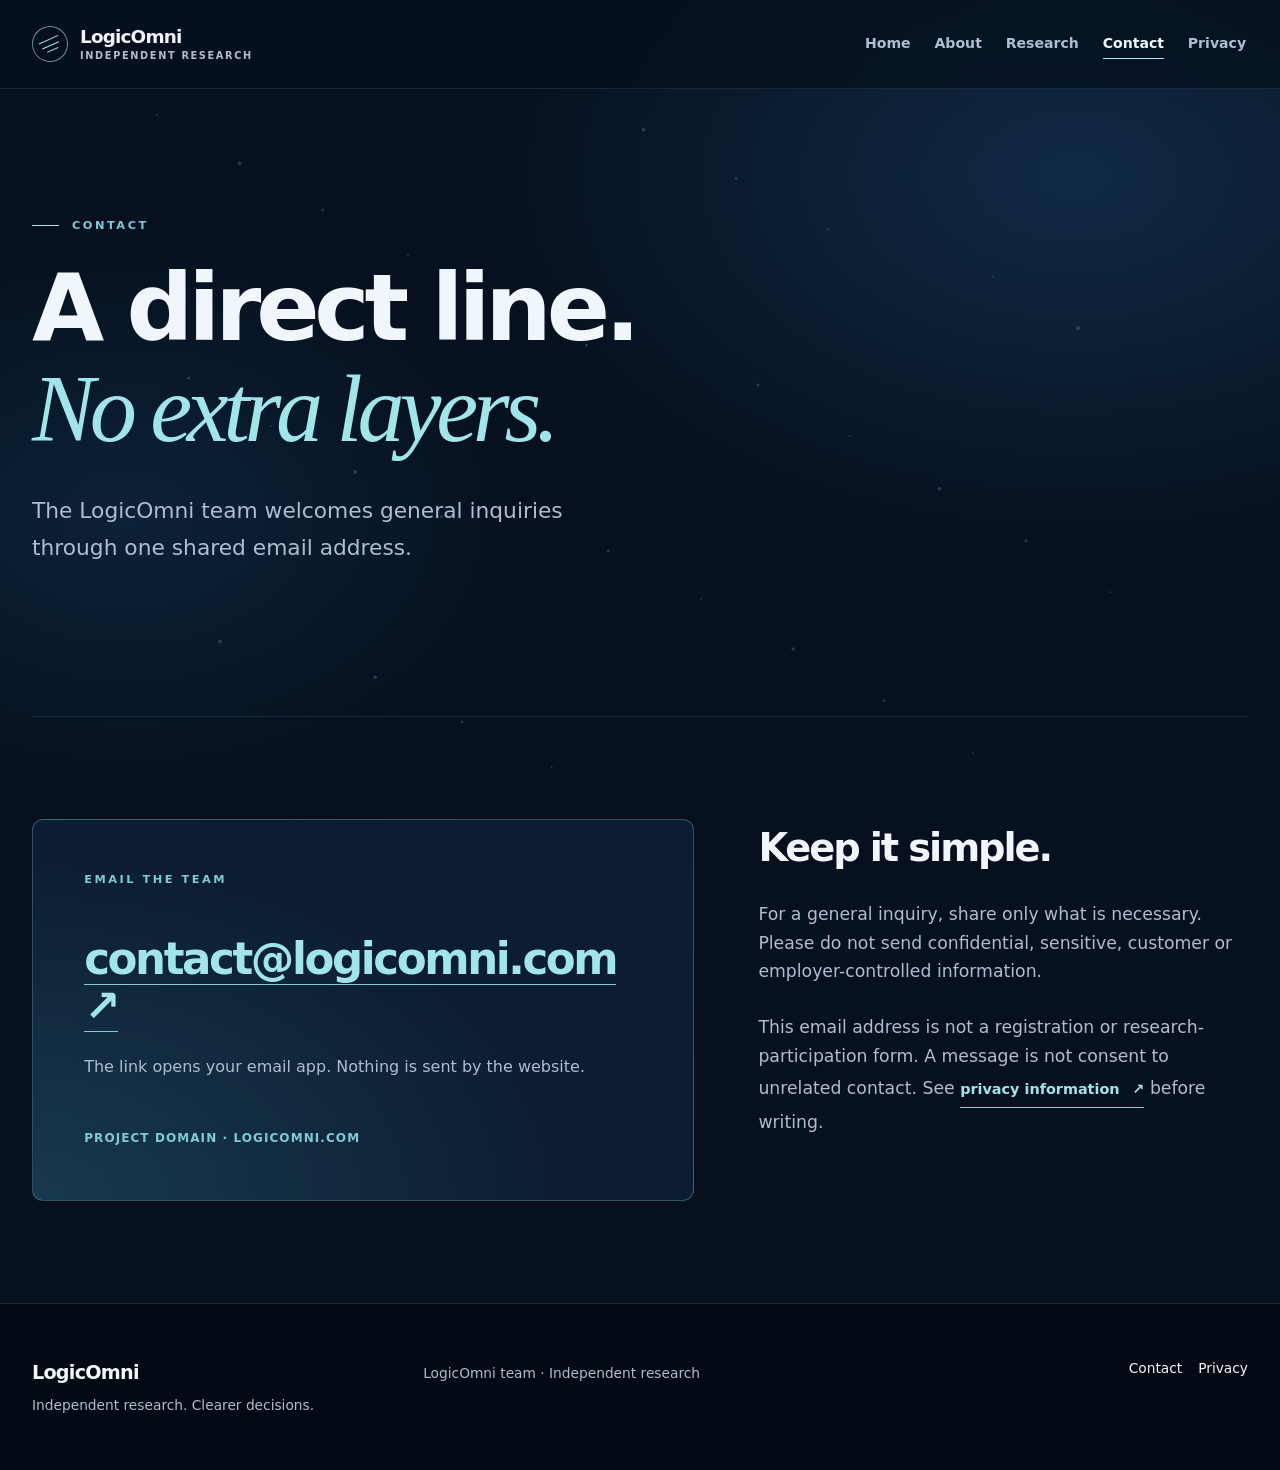
==== public/contact.html @ 40f3ff96 "Publish isolated LogicOmni public site package" ====
<!doctype html>
<html lang="en">
<head>
  <meta charset="utf-8">
  <meta name="viewport" content="width=device-width, initial-scale=1">
  <meta name="description" content="Contact the LogicOmni research team by email for general inquiries.">
  <meta name="referrer" content="no-referrer">
  <title>Contact — LogicOmni</title>
  <link rel="canonical" href="https://logicomni.com/contact.html">
  <meta property="og:type" content="website">
  <meta property="og:site_name" content="LogicOmni">
  <meta property="og:title" content="Contact — LogicOmni">
  <meta property="og:description" content="Contact the LogicOmni research team by email for general inquiries.">
  <meta property="og:url" content="https://logicomni.com/contact.html">
  <meta name="twitter:card" content="summary">
  <meta name="twitter:title" content="Contact — LogicOmni">
  <meta name="twitter:description" content="Contact the LogicOmni research team by email for general inquiries.">
  <link rel="icon" type="image/svg+xml" href="favicon.svg">
  <link rel="stylesheet" href="styles.css">
  <script src="motion.js" defer></script>
</head>
<body>
  <canvas class="ambient-canvas" aria-hidden="true"></canvas>
  <a class="skip-link" href="#main">Skip to content</a>
  <header class="site-header"><div class="shell nav-shell"><a class="brand" href="index.html" aria-label="LogicOmni home"><span class="brand-mark" aria-hidden="true"><i></i><i></i><i></i></span><span class="brand-word">LogicOmni<small>Independent research</small></span></a><nav aria-label="Main navigation"><a href="index.html">Home</a><a href="about.html">About</a><a href="research.html">Research</a><a href="contact.html" aria-current="page">Contact</a><a href="privacy.html">Privacy</a></nav></div></header>
  <main id="main">
    <section class="page-hero shell reveal"><p class="eyebrow"><span class="eyebrow-line" aria-hidden="true"></span> Contact</p><h1>A direct line.<br><em>No extra layers.</em></h1><p class="hero-lead">The LogicOmni team welcomes general inquiries through one shared email address.</p></section>
    <section class="section shell contact-layout" aria-labelledby="email-title"><div class="contact-panel reveal"><p class="eyebrow">Email the team</p><h2 id="email-title"><a href="mailto:contact@logicomni.com">contact@logicomni.com <span aria-hidden="true">↗</span></a></h2><p>The link opens your email app. Nothing is sent by the website.</p><span class="contact-domain">Project domain · logicomni.com</span></div><div class="prose contact-guidance reveal delay-2"><h2>Keep it simple.</h2><p>For a general inquiry, share only what is necessary. Please do not send confidential, sensitive, customer or employer-controlled information.</p><p>This email address is not a registration or research-participation form. A message is not consent to unrelated contact. See <a class="inline-arrow" href="privacy.html">privacy information <span aria-hidden="true">↗</span></a> before writing.</p></div></section>
  </main>
  <footer class="site-footer"><div class="shell footer-grid"><div><strong>LogicOmni</strong><p>Independent research. Clearer decisions.</p></div><div><p>LogicOmni team · Independent research</p></div><nav aria-label="Footer navigation"><a href="contact.html">Contact</a><a href="privacy.html">Privacy</a></nav></div></footer>
</body>
</html>
---- public/styles.css ----
:root {
  color-scheme: dark;
  --night: #06101e;
  --night-deep: #040a14;
  --surface: #0d1d31;
  --surface-strong: #12253b;
  --line: #284058;
  --ink: #f0f7fc;
  --muted: #adbed0;
  --cyan: #a1e5e9;
  --cyan-soft: #80cbd3;
  --focus: #d7f7fb;
}

*, *::before, *::after { box-sizing: border-box; }
html { scroll-behavior: smooth; }
body {
  margin: 0;
  min-width: 0;
  background: radial-gradient(ellipse 65% 36% at 84% 12%, #102a45 0%, transparent 72%),
              radial-gradient(ellipse 40% 24% at 10% 35%, #0c2238 0%, transparent 80%),
              var(--night);
  color: var(--ink);
  font: 400 1rem/1.65 system-ui, -apple-system, BlinkMacSystemFont, "Segoe UI", sans-serif;
  -webkit-font-smoothing: antialiased;
}
a { color: inherit; }
a:focus-visible { outline: 2px solid var(--focus); outline-offset: 5px; border-radius: .2rem; }
h1, h2, h3, p { margin-top: 0; }
h1, h2, h3 { letter-spacing: -.055em; line-height: 1.08; overflow-wrap: anywhere; }
h1 { font-size: clamp(3.1rem, 7.3vw, 7.7rem); font-weight: 580; }
h2 { font-size: clamp(2.2rem, 4.4vw, 4.2rem); font-weight: 550; }
h3 { font-size: clamp(1.35rem, 2vw, 1.7rem); font-weight: 590; }
em { color: var(--cyan); font: italic 400 1.01em/1 Georgia, "Times New Roman", serif; letter-spacing: -.055em; }
p { max-width: 70ch; }
.shell { width: min(100% - 3.5rem, 1216px); margin-inline: auto; }
.skip-link { position: fixed; top: -5rem; left: 1rem; z-index: 100; padding: .7rem 1rem; background: var(--cyan); color: var(--night-deep); font-weight: 700; }
.skip-link:focus { top: 1rem; }
.ambient-canvas { position: fixed; z-index: 0; inset: 0; width: 100%; height: 100%; pointer-events: none; opacity: .42; }
.site-header, main, .site-footer { position: relative; z-index: 1; }
.site-header { position: sticky; top: 0; z-index: 30; border-bottom: 1px solid rgba(161, 229, 233, .11); background: rgba(6, 16, 30, .77); -webkit-backdrop-filter: blur(18px); backdrop-filter: blur(18px); }
.nav-shell { min-height: 5.5rem; display: flex; align-items: center; justify-content: space-between; gap: 2rem; }
.brand { display: inline-flex; align-items: center; gap: .75rem; flex-shrink: 0; text-decoration: none; }
.brand-mark { position: relative; display: block; width: 2.25rem; height: 2.25rem; border: 1px solid rgba(161,229,233,.6); border-radius: 50%; transform: rotate(-24deg); }
.brand-mark i { position: absolute; display: block; height: 1px; background: var(--cyan); transform-origin: center; }
.brand-mark i:nth-child(1) { width: 1.35rem; top: .74rem; left: .42rem; }
.brand-mark i:nth-child(2) { width: 1.13rem; top: 1.1rem; left: .5rem; }
.brand-mark i:nth-child(3) { width: .72rem; top: 1.46rem; left: .7rem; }
.brand-word { display: block; font-size: 1.15rem; line-height: 1.06; font-weight: 740; letter-spacing: -.045em; }
.brand-word small { display: block; margin-top: .25rem; color: var(--muted); font-size: .61rem; font-weight: 660; letter-spacing: .17em; text-transform: uppercase; }
.site-header nav { display: flex; flex-wrap: wrap; align-items: center; justify-content: flex-end; gap: .2rem 1.25rem; }
.site-header nav a { position: relative; padding: .5rem .12rem; color: var(--muted); font-size: .88rem; font-weight: 560; text-decoration: none; transition: color .2s ease; }
.site-header nav a::after { content: ""; position: absolute; bottom: .32rem; left: .12rem; width: calc(100% - .24rem); height: 1px; background: var(--cyan); transform: scaleX(0); transform-origin: left; transition: transform .22s ease; }
.site-header nav a:hover, .site-header nav a[aria-current] { color: var(--ink); }
.site-header nav a:hover::after, .site-header nav a[aria-current]::after { transform: scaleX(1); }
.eyebrow { display: flex; align-items: center; gap: .8rem; margin-bottom: 1.5rem; color: var(--cyan-soft); font-size: .71rem; font-weight: 760; letter-spacing: .22em; line-height: 1.5; text-transform: uppercase; }
.eyebrow-line { width: 1.7rem; height: 1px; flex-shrink: 0; background: var(--cyan); }
.hero { min-height: min(840px, calc(100svh - 5.5rem)); display: grid; grid-template-columns: minmax(0, 1.16fr) minmax(0, .84fr); align-items: center; gap: clamp(2rem, 4vw, 5rem); padding-block: clamp(5rem, 9vw, 9rem); }
.hero h1 { margin-bottom: 2rem; max-width: 9ch; }
.hero-lead { max-width: 45ch; color: var(--muted); font-size: clamp(1.14rem, 1.7vw, 1.37rem); line-height: 1.7; }
.hero-actions { display: flex; flex-wrap: wrap; gap: .85rem; margin-top: 2.5rem; }
.button { display: inline-flex; align-items: center; justify-content: space-between; gap: 1.7rem; min-height: 3.25rem; padding: .7rem 1.2rem; border: 1px solid transparent; border-radius: .25rem; font-size: .88rem; font-weight: 710; text-decoration: none; transition: transform .22s ease, background .22s ease, border-color .22s ease, box-shadow .22s ease; }
.button:hover { transform: translateY(-3px); }
.button span { font-size: 1.17rem; font-weight: 500; transition: transform .22s ease; }
.button:hover span { transform: translate(2px, -2px); }
.button-primary { background: var(--cyan); color: var(--night-deep); box-shadow: 0 14px 34px rgba(49, 151, 167, .16); }
.button-primary:hover { background: #c7f4f5; box-shadow: 0 18px 38px rgba(49, 151, 167, .23); }
.button-quiet { border-color: var(--line); color: var(--ink); background: rgba(13,29,49,.4); }
.button-quiet:hover { border-color: var(--cyan-soft); background: rgba(20,49,73,.55); }
.hero-visual { position: relative; width: min(100%, 470px); aspect-ratio: 1; justify-self: center; display: grid; place-items: center; isolation: isolate; }
.hero-visual::before { content: ""; position: absolute; inset: 5%; border-radius: 50%; background: radial-gradient(circle, rgba(98,208,222,.2) 0%, rgba(42,123,169,.09) 38%, transparent 69%); filter: blur(15px); }
.orbit { position: absolute; border: 1px solid rgba(144,217,226,.18); border-radius: 50%; }
.orbit-one { width: 90%; height: 90%; transform: rotateX(68deg) rotate(-18deg); }
.orbit-two { width: 66%; height: 66%; transform: rotateY(55deg) rotate(27deg); border-color: rgba(144,217,226,.27); }
.orbit-three { width: 42%; height: 42%; border-color: rgba(144,217,226,.4); box-shadow: 0 0 45px rgba(81,188,206,.11); }
.orb-core { width: 16%; aspect-ratio: 1; border-radius: 50%; background: radial-gradient(circle at 35% 32%, #d4fbff, #76cbd9 35%, #174969 76%); box-shadow: 0 0 48px rgba(102,208,223,.48), 0 0 120px rgba(68,172,205,.21); }
.visual-caption { position: absolute; bottom: 2%; left: 0; width: 100%; color: var(--muted); font-size: .72rem; font-weight: 620; letter-spacing: .19em; text-align: center; text-transform: uppercase; }
.section { padding-block: clamp(5rem, 8vw, 9rem); border-top: 1px solid rgba(161,229,233,.12); }
.section-heading { margin-bottom: 3rem; }
.section-heading h2 { max-width: 16ch; margin-bottom: 1.2rem; }
.section-heading > p:last-child { color: var(--muted); font-size: 1.07rem; }
.card-grid { display: grid; grid-template-columns: repeat(3, minmax(0, 1fr)); gap: 1rem; }
.glass-card { position: relative; min-width: 0; min-height: 19rem; padding: clamp(1.5rem, 2.6vw, 2.2rem); overflow: hidden; border: 1px solid var(--line); border-radius: .55rem; background: linear-gradient(145deg, rgba(25,50,77,.54), rgba(11,27,45,.8)); box-shadow: 0 16px 55px rgba(0,0,0,.12); transition: transform .25s ease, border-color .25s ease, box-shadow .25s ease; }
.glass-card:hover { transform: translateY(-6px); border-color: rgba(161,229,233,.49); box-shadow: 0 28px 70px rgba(0,0,0,.25); }
.card-index { display: block; margin-bottom: 4rem; color: var(--cyan-soft); font-size: .69rem; font-weight: 760; letter-spacing: .19em; }
.glass-card h3 { max-width: 15ch; margin-bottom: .9rem; }
.glass-card p { color: var(--muted); margin-bottom: 1.2rem; }
.card-line { position: absolute; right: 2rem; bottom: 1.5rem; left: 2rem; height: 1px; background: linear-gradient(90deg, var(--cyan-soft), transparent); opacity: .5; }
.statement { padding-block: clamp(6rem, 10vw, 11rem); border-top: 1px solid rgba(161,229,233,.12); }
.statement h2 { max-width: 19ch; margin-bottom: 2rem; }
.statement > p:not(.eyebrow) { max-width: 58ch; color: var(--muted); font-size: 1.08rem; }
.inline-arrow { display: inline-flex; gap: .8rem; align-items: center; margin-top: .5rem; padding-bottom: .32rem; border-bottom: 1px solid var(--cyan-soft); color: var(--cyan); font-size: .9rem; font-weight: 660; text-decoration: none; transition: gap .2s ease, color .2s ease; }
.inline-arrow:hover { gap: 1.2rem; color: var(--ink); }
.closing { display: flex; align-items: end; justify-content: space-between; gap: 2rem; margin-bottom: clamp(4rem, 7vw, 7rem); padding: clamp(2rem, 5vw, 5rem); border: 1px solid rgba(161,229,233,.2); border-radius: .75rem; background: radial-gradient(ellipse 65% 95% at 0% 100%, rgba(42,122,147,.22), transparent 80%), linear-gradient(130deg, #11263d, #0a1a2c); }
.closing h2 { margin-bottom: .5rem; }
.closing p:not(.eyebrow) { color: var(--muted); }
.closing .button { flex-shrink: 0; }
.page-hero { padding-block: clamp(6rem, 10vw, 10rem); }
.page-hero h1 { max-width: 14ch; margin-bottom: 2rem; }
.two-column { display: grid; grid-template-columns: minmax(0,.85fr) minmax(0,1.15fr); gap: clamp(2rem, 7vw, 8rem); }
.two-column h2 { margin-bottom: .7rem; }
.section-intro { color: var(--cyan-soft); font-weight: 650; }
.prose p { color: var(--muted); font-size: 1.08rem; }
.prose p + p { margin-top: 1.7rem; }
.contact-layout { display: grid; grid-template-columns: minmax(0,1.15fr) minmax(0,.85fr); gap: clamp(2rem, 5vw, 5rem); align-items: start; }
.contact-panel { min-width: 0; padding: clamp(1.7rem, 4vw, 3.2rem); border: 1px solid rgba(161,229,233,.25); border-radius: .7rem; background: radial-gradient(ellipse 80% 90% at 0% 100%, rgba(54,154,181,.23), transparent), var(--surface); }
.contact-panel h2 { margin: 3rem 0 1.5rem; font-size: clamp(1.5rem, 3.4vw, 3.2rem); overflow-wrap: anywhere; }
.contact-panel h2 a { color: var(--cyan); text-decoration: none; border-bottom: 1px solid var(--cyan-soft); }
.contact-panel h2 a span { white-space: nowrap; }
.contact-panel > p:not(.eyebrow) { color: var(--muted); }
.contact-domain { display: block; padding-top: 2rem; color: var(--cyan-soft); font-size: .75rem; font-weight: 680; letter-spacing: .09em; text-transform: uppercase; }
.contact-guidance { padding-top: .5rem; }
.contact-guidance h2 { font-size: clamp(1.8rem, 3vw, 2.5rem); }
.privacy-stack { padding-top: 0; }
.privacy-row { display: grid; grid-template-columns: minmax(0, .28fr) minmax(0, 1fr); gap: 2rem; padding: 2.5rem 0; border-bottom: 1px solid var(--line); }
.privacy-row:first-child { border-top: 1px solid var(--line); }
.privacy-number { color: var(--cyan-soft); font-size: .8rem; font-weight: 750; letter-spacing: .15em; }
.privacy-row h2 { margin-bottom: 1.15rem; font-size: clamp(1.8rem, 3vw, 2.7rem); }
.privacy-row p { color: var(--muted); }
.privacy-row a { color: var(--cyan); text-underline-offset: .2em; overflow-wrap: anywhere; }
.site-footer { padding-block: 3.3rem; border-top: 1px solid rgba(161,229,233,.14); background: var(--night-deep); }
.footer-grid { display: grid; grid-template-columns: minmax(0,.8fr) minmax(0,1.5fr) auto; gap: 2rem; }
.site-footer strong { font-size: 1.2rem; letter-spacing: -.04em; }
.site-footer p { margin: .35rem 0 0; color: var(--muted); font-size: .86rem; }
.site-footer nav { display: flex; align-items: start; gap: 1rem; }
.site-footer a { color: var(--ink); font-size: .86rem; text-decoration: none; }
.site-footer a:hover { color: var(--cyan); }
.motion-ready .reveal { opacity: 0; transform: translateY(24px); transition: opacity .75s ease, transform .75s cubic-bezier(.2,.7,.2,1); }
.motion-ready .reveal.is-visible { opacity: 1; transform: translateY(0); }
.motion-ready .delay-1 { transition-delay: .08s; }
.motion-ready .delay-2 { transition-delay: .16s; }
.motion-ready .delay-3 { transition-delay: .24s; }
.page-exit main { opacity: 0; transform: translateY(8px); transition: opacity .18s ease, transform .18s ease; }

@media (max-width: 1000px) {
  .hero { grid-template-columns: minmax(0,1.2fr) minmax(0,.8fr); }
  .hero-visual { width: min(100%, 360px); }
  .footer-grid { grid-template-columns: 1fr 1fr; }
  .footer-grid nav { grid-column: 1 / -1; }
}
@media (max-width: 760px) {
  .shell { width: min(100% - 2.25rem, 1216px); }
  .nav-shell { padding-block: 1rem; align-items: flex-start; flex-direction: column; gap: .85rem; }
  .site-header nav { justify-content: flex-start; gap: .15rem .95rem; }
  .hero { grid-template-columns: 1fr; min-height: 0; padding-block: 5.5rem 4rem; }
  .hero-visual, .ambient-canvas { display: none; }
  .card-grid, .two-column, .contact-layout { grid-template-columns: 1fr; }
  .glass-card { min-height: 0; }
  .card-index { margin-bottom: 2.5rem; }
  .closing { flex-direction: column; align-items: flex-start; }
  .page-hero { padding-block: 5rem; }
}
@media (max-width: 480px) {
  .shell { width: min(100% - 1.5rem, 1216px); }
  .site-header nav { gap: .05rem .7rem; }
  .site-header nav a { font-size: .8rem; }
  .hero h1, .page-hero h1 { font-size: clamp(2.8rem, 15vw, 4.1rem); }
  .hero-actions { flex-direction: column; align-items: stretch; }
  .button { width: 100%; }
  .privacy-row { grid-template-columns: 1fr; gap: .5rem; }
  .closing, .contact-panel { padding: 1.5rem; }
  .footer-grid { grid-template-columns: 1fr; }
  .footer-grid nav { grid-column: auto; }
}
@media (prefers-reduced-motion: reduce) {
  html { scroll-behavior: auto; }
  *, *::before, *::after { animation: none !important; transition: none !important; }
  .ambient-canvas { display: none; }
  .motion-ready .reveal { opacity: 1; transform: none; }
  .page-exit main { opacity: 1; transform: none; }
}
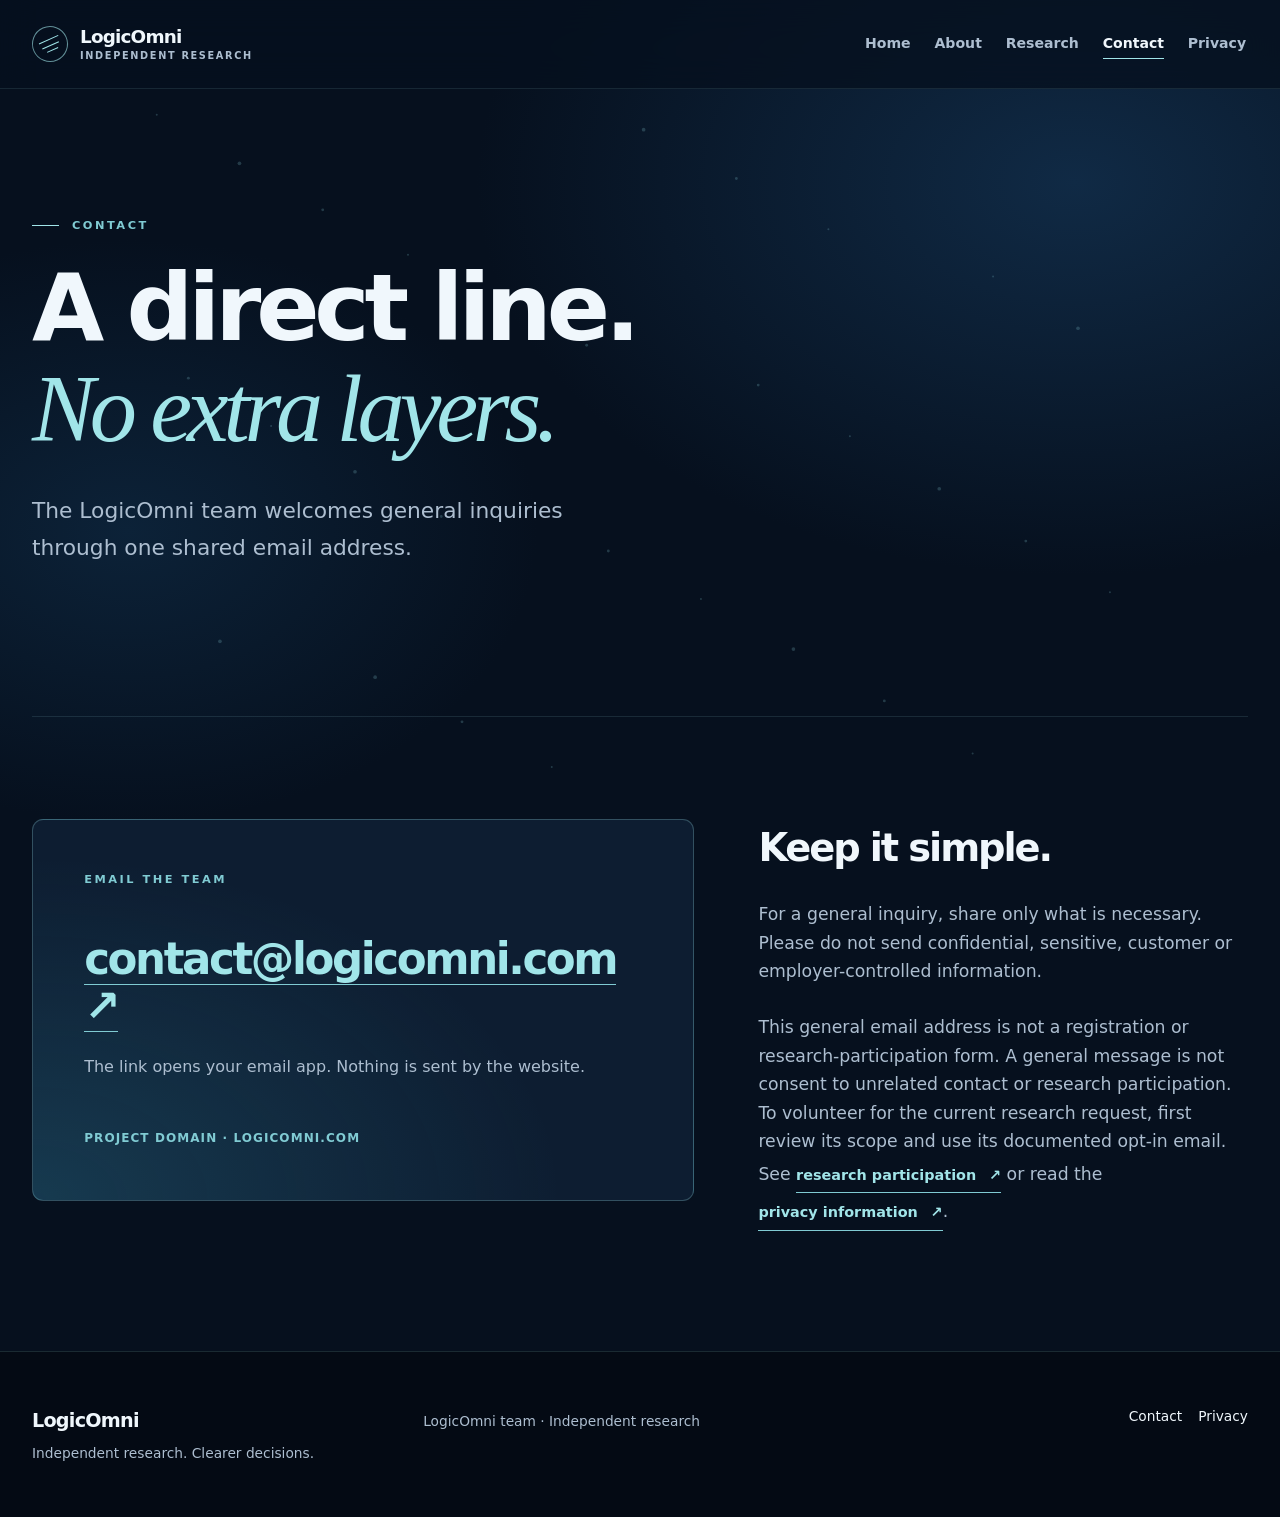
==== commit b36ca009: "Update contact consent boundaries" ====
--- a/public/contact.html
+++ b/public/contact.html
@@ -25,7 +25,7 @@
   <header class="site-header"><div class="shell nav-shell"><a class="brand" href="index.html" aria-label="LogicOmni home"><span class="brand-mark" aria-hidden="true"><i></i><i></i><i></i></span><span class="brand-word">LogicOmni<small>Independent research</small></span></a><nav aria-label="Main navigation"><a href="index.html">Home</a><a href="about.html">About</a><a href="research.html">Research</a><a href="contact.html" aria-current="page">Contact</a><a href="privacy.html">Privacy</a></nav></div></header>
   <main id="main">
     <section class="page-hero shell reveal"><p class="eyebrow"><span class="eyebrow-line" aria-hidden="true"></span> Contact</p><h1>A direct line.<br><em>No extra layers.</em></h1><p class="hero-lead">The LogicOmni team welcomes general inquiries through one shared email address.</p></section>
-    <section class="section shell contact-layout" aria-labelledby="email-title"><div class="contact-panel reveal"><p class="eyebrow">Email the team</p><h2 id="email-title"><a href="mailto:contact@logicomni.com">contact@logicomni.com <span aria-hidden="true">↗</span></a></h2><p>The link opens your email app. Nothing is sent by the website.</p><span class="contact-domain">Project domain · logicomni.com</span></div><div class="prose contact-guidance reveal delay-2"><h2>Keep it simple.</h2><p>For a general inquiry, share only what is necessary. Please do not send confidential, sensitive, customer or employer-controlled information.</p><p>This email address is not a registration or research-participation form. A message is not consent to unrelated contact. See <a class="inline-arrow" href="privacy.html">privacy information <span aria-hidden="true">↗</span></a> before writing.</p></div></section>
+    <section class="section shell contact-layout" aria-labelledby="email-title"><div class="contact-panel reveal"><p class="eyebrow">Email the team</p><h2 id="email-title"><a href="mailto:contact@logicomni.com">contact@logicomni.com <span aria-hidden="true">↗</span></a></h2><p>The link opens your email app. Nothing is sent by the website.</p><span class="contact-domain">Project domain · logicomni.com</span></div><div class="prose contact-guidance reveal delay-2"><h2>Keep it simple.</h2><p>For a general inquiry, share only what is necessary. Please do not send confidential, sensitive, customer or employer-controlled information.</p><p>This general email address is not a registration or research-participation form. A general message is not consent to unrelated contact or research participation. To volunteer for the current research request, first review its scope and use its documented opt-in email. See <a class="inline-arrow" href="research-participation.html">research participation <span aria-hidden="true">↗</span></a> or read the <a class="inline-arrow" href="privacy.html">privacy information <span aria-hidden="true">↗</span></a>.</p></div></section>
   </main>
   <footer class="site-footer"><div class="shell footer-grid"><div><strong>LogicOmni</strong><p>Independent research. Clearer decisions.</p></div><div><p>LogicOmni team · Independent research</p></div><nav aria-label="Footer navigation"><a href="contact.html">Contact</a><a href="privacy.html">Privacy</a></nav></div></footer>
 </body>
